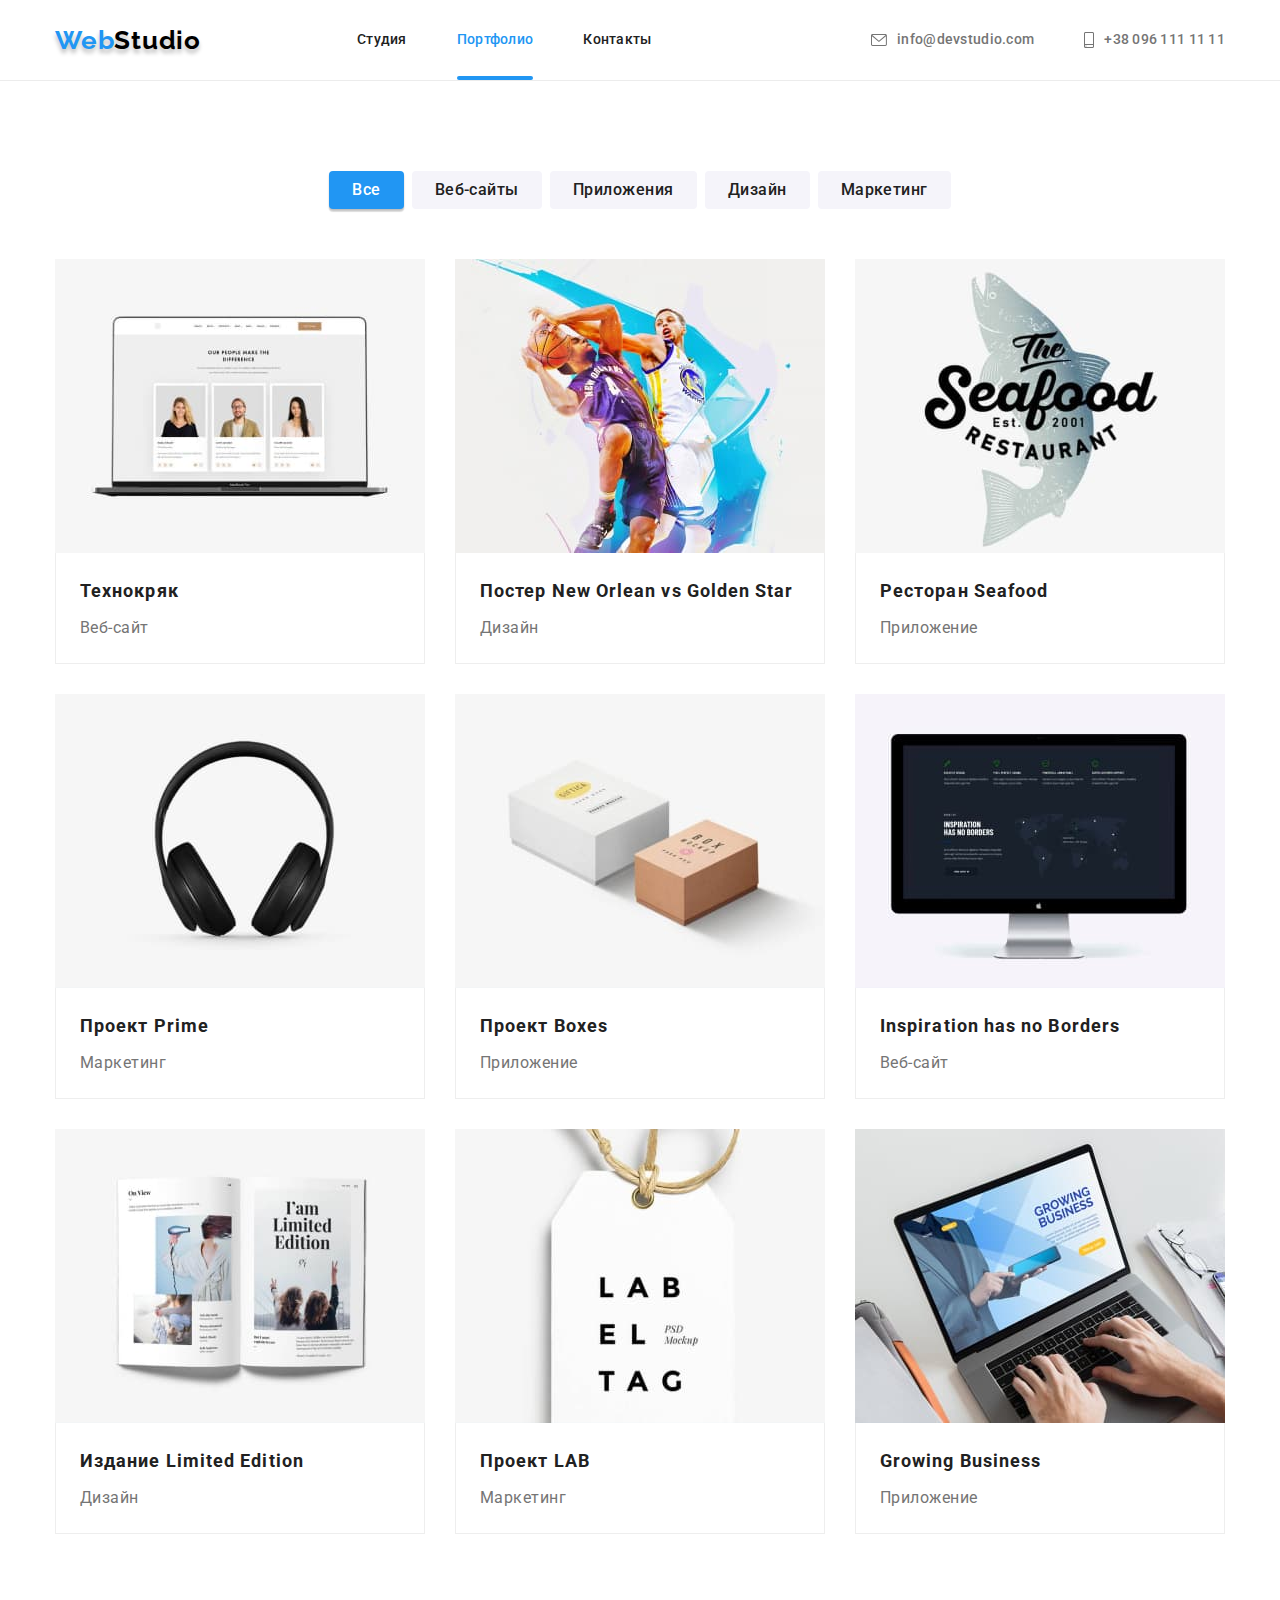
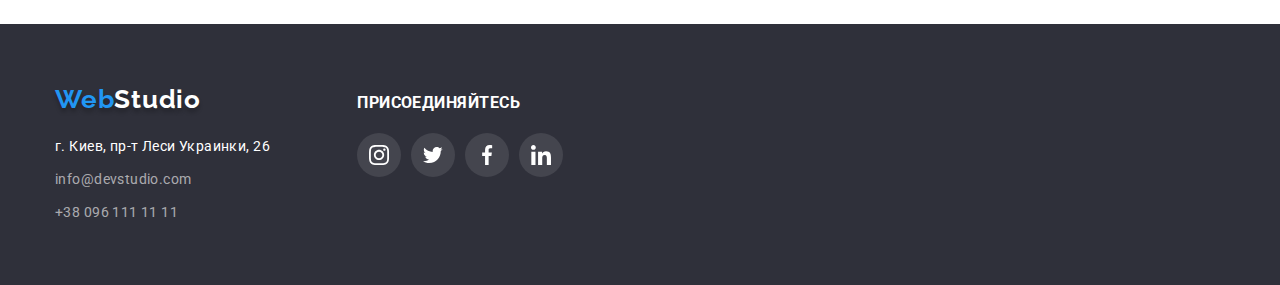
==== portfolio.html @ 3693da77 "copy folder" ====
<!DOCTYPE html>
<html lang="ru">
    <head>
        <meta charset="UTF-8" />
        <meta http-equiv="X-UA-Compatible" content="IE=edge" />
        <meta name="viewport" content="width=device-width, initial-scale=1.0" />
        <title>Portfolio</title>
        <link rel="preconnect" href="https://fonts.googleapis.com" />
        <link rel="preconnect" href="https://fonts.gstatic.com" crossorigin />
        <link
            href="https://fonts.googleapis.com/css2?family=Raleway:wght@700&family=Roboto:wght@400;500;700;900&display=swap"
            rel="stylesheet"
        />
        <link
            href="https://fonts.googleapis.com/css2?family=Raleway:wght@700&family=Roboto:wght@400;500;700;900&display=swap"
            rel="stylesheet"
        />
        <link
            rel="stylesheet"
            href="https://cdn.jsdelivr.net/npm/modern-normalize@1.1.0/modern-normalize.min.css"
        />
        <link rel="stylesheet" href="./css/styles.css" />
    </head>
    <body>
        <!--  Header content-->
        <header class="page-header">
            <div class="container pg-header-container">
                <nav class="navigation">
                    <a class="logo" href="./index.html"
                        >Web<span class="logo-studio">Studio</span></a
                    >
                    <ul class="menu">
                        <li class="menu-item">
                            <a class="menu-link" href="./index.html">Студия</a>
                        </li>
                        <li class="menu-item">
                            <a class="menu-link current" href="./portfolio.html"
                                >Портфолио</a
                            >
                        </li>
                        <li class="menu-item">
                            <a class="menu-link" href="">Контакты</a>
                        </li>
                    </ul>
                </nav>
                <ul class="contacts">
                    <li class="contacts-item">
                        <a
                            class="contacts-link"
                            href="mailto:info@devstudio.com"
                        >
                            <svg class="contacts-icon" width="16" height="12">
                                <use href="./images/sprite.svg#envelope"></use>
                            </svg>
                            info@devstudio.com</a
                        >
                    </li>
                    <li class="contacts-item">
                        <a class="contacts-link" href="tel:+380961111111">
                            <svg class="contacts-icon" width="10" height="16">
                                <use
                                    href="./images/sprite.svg#smartphone"
                                ></use>
                            </svg>
                            +38 096 111 11 11</a
                        >
                    </li>
                </ul>
            </div>
        </header>
        <!-- Main content-->
        <main>
            <!-- Portfolio content -->
            <section class="section-portfolio">
                <div class="container">
                    <h1 class="visually-hidden">Портфолио</h1>
                    <ul class="portfolio-menu">
                        <li class="portfolio-menu-list">
                            <button
                                class="portfolio-button active"
                                type="button"
                            >
                                Все
                            </button>
                        </li>
                        <li class="portfolio-menu-list">
                            <button class="portfolio-button" type="button">
                                Веб-сайты
                            </button>
                        </li>
                        <li class="portfolio-menu-list">
                            <button class="portfolio-button" type="button">
                                Приложения
                            </button>
                        </li>
                        <li class="portfolio-menu-list">
                            <button class="portfolio-button" type="button">
                                Дизайн
                            </button>
                        </li>
                        <li class="portfolio-menu-list">
                            <button class="portfolio-button" type="button">
                                Маркетинг
                            </button>
                        </li>
                    </ul>
                    <ul class="portfolio d-flex">
                        <li class="portfolio-list">
                            <a href="" class="portfolio-link">
                                <div class="portfolio-img-wrapper">
                                    <img
                                        src="./images/portfolio/portf1.jpg"
                                        alt="Технокряк"
                                        width="370"
                                        height="294"
                                    />
                                    <p class="overlay">
                                        Ресурс предлагает комплексные
                                        предложения с разным уровнем функционала
                                        и сервисов. Все это позволит посетителю
                                        получить исчерпывающие сведения о
                                        компании или частном лице.
                                    </p>
                                </div>
                                <div class="portfolio-card-wrapper">
                                    <h2 class="portfolio-title">Технокряк</h2>
                                    <p class="portfolio-text">Веб-сайт</p>
                                </div>
                            </a>
                        </li>
                        <li class="portfolio-list">
                            <a href="" class="portfolio-link">
                                <div class="portfolio-img-wrapper">
                                    <img
                                        src="./images/portfolio/portf2.jpg"
                                        alt="Постер New Orlean vs Golden Star"
                                        width="370"
                                        height="294"
                                    />
                                    <p class="overlay">
                                        Ресурс предлагает комплексные
                                        предложения с разным уровнем функционала
                                        и сервисов. Все это позволит посетителю
                                        получить исчерпывающие сведения о
                                        компании или частном лице.
                                    </p>
                                </div>
                                <div class="portfolio-card-wrapper">
                                    <h2 class="portfolio-title">
                                        Постер New Orlean vs Golden Star
                                    </h2>
                                    <p class="portfolio-text">Дизайн</p>
                                </div>
                            </a>
                        </li>
                        <li class="portfolio-list">
                            <a href="" class="portfolio-link">
                                <div class="portfolio-img-wrapper">
                                    <img
                                        src="./images/portfolio/portf3.jpg"
                                        alt="Ресторан Seafood"
                                        width="370"
                                        height="294"
                                    />
                                    <p class="overlay">
                                        Ресурс предлагает комплексные
                                        предложения с разным уровнем функционала
                                        и сервисов. Все это позволит посетителю
                                        получить исчерпывающие сведения о
                                        компании или частном лице.
                                    </p>
                                </div>
                                <div class="portfolio-card-wrapper">
                                    <h2 class="portfolio-title">
                                        Ресторан Seafood
                                    </h2>
                                    <p class="portfolio-text">Приложение</p>
                                </div>
                            </a>
                        </li>
                        <li class="portfolio-list">
                            <a href="" class="portfolio-link">
                                <div class="portfolio-img-wrapper">
                                    <img
                                        src="./images/portfolio/portf4.jpg"
                                        alt="Проект Prime"
                                        width="370"
                                        height="294"
                                    />
                                    <p class="overlay">
                                        Ресурс предлагает комплексные
                                        предложения с разным уровнем функционала
                                        и сервисов. Все это позволит посетителю
                                        получить исчерпывающие сведения о
                                        компании или частном лице.
                                    </p>
                                </div>
                                <div class="portfolio-card-wrapper">
                                    <h2 class="portfolio-title">
                                        Проект Prime
                                    </h2>
                                    <p class="portfolio-text">Маркетинг</p>
                                </div>
                            </a>
                        </li>
                        <li class="portfolio-list">
                            <a href="" class="portfolio-link">
                                <div class="portfolio-img-wrapper">
                                    <img
                                        src="./images/portfolio/portf5.jpg"
                                        alt="Проект Boxes"
                                        width="370"
                                        height="294"
                                    />
                                    <p class="overlay">
                                        Ресурс предлагает комплексные
                                        предложения с разным уровнем функционала
                                        и сервисов. Все это позволит посетителю
                                        получить исчерпывающие сведения о
                                        компании или частном лице.
                                    </p>
                                </div>
                                <div class="portfolio-card-wrapper">
                                    <h2 class="portfolio-title">
                                        Проект Boxes
                                    </h2>
                                    <p class="portfolio-text">Приложение</p>
                                </div>
                            </a>
                        </li>
                        <li class="portfolio-list">
                            <a href="" class="portfolio-link">
                                <div class="portfolio-img-wrapper">
                                    <img
                                        src="./images/portfolio/portf6.jpg"
                                        alt="Inspiration has no Borders"
                                        width="370"
                                        height="294"
                                    />
                                    <p class="overlay">
                                        Ресурс предлагает комплексные
                                        предложения с разным уровнем функционала
                                        и сервисов. Все это позволит посетителю
                                        получить исчерпывающие сведения о
                                        компании или частном лице.
                                    </p>
                                </div>
                                <div class="portfolio-card-wrapper">
                                    <h2 class="portfolio-title">
                                        Inspiration has no Borders
                                    </h2>
                                    <p class="portfolio-text">Веб-сайт</p>
                                </div>
                            </a>
                        </li>
                        <li class="portfolio-list">
                            <a href="" class="portfolio-link">
                                <div class="portfolio-img-wrapper">
                                    <img
                                        src="./images/portfolio/portf7.jpg"
                                        alt="Издание Limited Edition"
                                        width="370"
                                        height="294"
                                    />
                                    <p class="overlay">
                                        Ресурс предлагает комплексные
                                        предложения с разным уровнем функционала
                                        и сервисов. Все это позволит посетителю
                                        получить исчерпывающие сведения о
                                        компании или частном лице.
                                    </p>
                                </div>
                                <div class="portfolio-card-wrapper">
                                    <h2 class="portfolio-title">
                                        Издание Limited Edition
                                    </h2>
                                    <p class="portfolio-text">Дизайн</p>
                                </div>
                            </a>
                        </li>
                        <li class="portfolio-list">
                            <a href="" class="portfolio-link">
                                <div class="portfolio-img-wrapper">
                                    <img
                                        src="./images/portfolio/portf8.jpg"
                                        alt="Проект LAB"
                                        width="370"
                                        height="294"
                                    />
                                    <p class="overlay">
                                        Ресурс предлагает комплексные
                                        предложения с разным уровнем функционала
                                        и сервисов. Все это позволит посетителю
                                        получить исчерпывающие сведения о
                                        компании или частном лице.
                                    </p>
                                </div>
                                <div class="portfolio-card-wrapper">
                                    <h2 class="portfolio-title">Проект LAB</h2>
                                    <p class="portfolio-text">Маркетинг</p>
                                </div>
                            </a>
                        </li>
                        <li class="portfolio-list">
                            <a href="" class="portfolio-link">
                                <div class="portfolio-img-wrapper">
                                    <img
                                        src="./images/portfolio/portf9.jpg"
                                        alt="Growing Business"
                                        width="370"
                                        height="294"
                                    />
                                    <p class="overlay">
                                        Ресурс предлагает комплексные
                                        предложения с разным уровнем функционала
                                        и сервисов. Все это позволит посетителю
                                        получить исчерпывающие сведения о
                                        компании или частном лице.
                                    </p>
                                </div>
                                <div class="portfolio-card-wrapper">
                                    <h2 class="portfolio-title">
                                        Growing Business
                                    </h2>
                                    <p class="portfolio-text">Приложение</p>
                                </div>
                            </a>
                        </li>
                    </ul>
                </div>
            </section>
        </main>
        <!-- Footer content -->
        <footer class="footer">
            <div class="container footer-flex-container">
                <div class="footer-address-wrapper">
                    <a class="logo" href="./index.html"
                        >Web<span class="logo-studio-footer">Studio</span></a
                    >
                    <address>
                        <ul class="contact-list">
                            <li class="contact-item">
                                <a class="contact-address" href=""
                                    >г. Киев, пр-т Леси Украинки, 26</a
                                >
                            </li>
                            <li class="contact-item">
                                <a
                                    class="contact-link"
                                    href="mailto:info@devstudio.com"
                                    >info@devstudio.com</a
                                >
                            </li>
                            <li class="contact-item">
                                <a class="contact-link" href="tel:+380961111111"
                                    >+38 096 111 11 11</a
                                >
                            </li>
                        </ul>
                    </address>
                </div>
                <div class="footer-icon-wrapper">
                    <h3 class="social-title">присоединяйтесь</h3>
                    <ul class="social-list social-list-justify-content">
                        <li class="social-item color-icon-bg">
                            <a href="" class="social-link">
                                <svg class="social-icon" width="20" height="20">
                                    <use
                                        href="./images/sprite.svg#instagram"
                                    ></use>
                                </svg>
                            </a>
                        </li>
                        <li class="social-item color-icon-bg">
                            <a href="" class="social-link">
                                <svg class="social-icon" width="20" height="20">
                                    <use
                                        href="./images/sprite.svg#twitter"
                                    ></use>
                                </svg>
                            </a>
                        </li>
                        <li class="social-item color-icon-bg">
                            <a href="" class="social-link">
                                <svg class="social-icon" width="20" height="20">
                                    <use
                                        href="./images/sprite.svg#facebook"
                                    ></use>
                                </svg>
                            </a>
                        </li>
                        <li class="social-item color-icon-bg">
                            <a href="" class="social-link">
                                <svg class="social-icon" width="20" height="20">
                                    <use
                                        href="./images/sprite.svg#linkedin"
                                    ></use>
                                </svg>
                            </a>
                        </li>
                    </ul>
                </div>
            </div>
        </footer>
    </body>
</html>
---- css/styles.css ----
:root {
    --primary-font: 'Roboto', sans-serif;
    --secondary-font: 'Raleway', sans-serif;
    --primary-text-color: #212121;
    --secondary-text-color: #757575;
    --auxiliary-color: #ffffff;
    --accent-color: #2196f3;
    --primary-bg-color: #f5f4fa;
    --secondary-bg-color: #2f303a;
    --card-shadow: 0px 1px 3px rgba(0, 0, 0, 0.12),
        0px 1px 1px rgba(0, 0, 0, 0.14), 0px 2px 1px rgba(0, 0, 0, 0.2);
    --social-icon-color: #afb1b8;
}

.visually-hidden {
    position: absolute;
    width: 1px;
    height: 1px;
    padding: 0;
    margin: -1px;
    overflow: hidden;
    clip: rect(0, 0, 0, 0);
    white-space: nowrap;
    border: 0;
}

body {
    font-family: var(--primary-font);
    font-size: 14px;
}

h1,
h2,
h3,
h4,
p {
    margin-top: 0;
    margin-bottom: 0;
}

ul,
ol {
    margin-bottom: 0;
    margin-top: 0;
    padding-left: 0;
    list-style: none;
}

img,
svg {
    display: block;
    max-width: 100%;
    height: auto;
}

a {
    text-decoration: none;
}

button {
    cursor: pointer;
    font-size: 16px;
    border: 1px solid transparent;
}

address {
    font-style: normal;
}

.container {
    width: 1200px;
    margin-left: auto;
    margin-right: auto;
    padding-left: 15px;
    padding-right: 15px;
}

.d-flex {
    display: flex;
    flex-wrap: wrap;
    gap: 30px;
}

/* <!--  Header content--> */
.page-header {
    border-bottom: 1px solid #ececec;
}

.pg-header-container {
    display: flex;
    align-items: center;
}

.navigation {
    display: flex;
    align-items: center;
}

.logo {
    margin-right: 156px;
    font-family: var(--secondary-font);
    font-weight: 700;
    font-size: 26px;
    line-height: 1.19;
    letter-spacing: 0.03em;
    color: var(--accent-color);
    text-shadow: 0px 4px 4px rgba(0, 0, 0, 0.25);
}

.logo-studio {
    color: #000000;
}

.menu {
    display: flex;
    align-items: center;
}

.menu-item + .menu-item,
.contacts-item + .contacts-item {
    margin-left: 50px;
}

.menu-link {
    position: relative;

    display: block;
    padding-top: 32px;
    padding-bottom: 32px;
    font-weight: 500;
    line-height: 1.14;
    letter-spacing: 0.02em;
    color: var(--primary-text-color);
    transition: color 250ms cubic-bezier(0.4, 0, 0.2, 1);
}

.menu-link:hover,
.menu-link:focus {
    color: var(--accent-color);
}

.contacts {
    display: flex;
    align-items: center;
    margin-left: auto;
}

.contacts-link {
    display: flex;
    justify-content: center;
    align-items: center;
    padding: 32px 0;
    font-weight: 500;
    line-height: 1.14;
    letter-spacing: 0.02em;
    color: var(--secondary-text-color);
    transition: color 250ms cubic-bezier(0.4, 0, 0.2, 1);
}

.contacts-link:focus,
.contacts-link:hover {
    color: var(--accent-color);
}

.contacts-icon {
    margin-right: 10px;
    fill: currentColor;
}

.current {
    color: var(--accent-color);
}

.current::after {
    content: '';
    position: absolute;
    bottom: 0;
    left: 0;
    width: 100%;
    height: 4px;
    background: var(--accent-color);
    border-radius: 2px;
}

/* <!--  /Header content--> */

/* <!-- Main content--> */

/* <!-- Hero content --> */
.hero {
    /* padding-bottom: 200px; */
    padding-top: 200px;
    height: 600px;
    margin: 0 auto;
    text-align: center;
    background-color: #c4c4c4;
    background-image: linear-gradient(
            rgba(47, 48, 58, 0.4),
            rgba(47, 48, 58, 0.4)
        ),
        url(../images/hero.jpg);
    background-repeat: no-repeat;
    background-size: cover;
}

.hero-title {
    margin-bottom: 30px;
    font-weight: 900;
    font-size: 44px;
    line-height: 1.36;
    letter-spacing: 0.06em;
    text-transform: uppercase;
    color: var(--auxiliary-color);
}

.hero-button {
    border-radius: 4px;
    background: var(--accent-color);
    box-shadow: 0px 4px 4px rgba(0, 0, 0, 0.15);
    padding: 9px 30px;
    min-width: 200px;
    font-weight: 700;
    line-height: 1.88;
    letter-spacing: 0.06em;
    color: var(--auxiliary-color);
    transition: background 250ms cubic-bezier(0.4, 0, 0.2, 1),
        box-shadow 250ms cubic-bezier(0.4, 0, 0.2, 1);
}

.hero-button:hover,
.hero-button:focus {
    background: #188ce8;
    box-shadow: 0px 4px 4px rgba(0, 0, 0, 0.15);
}
/* <!-- /Hero content --> */

/* <!-- Feature content  --> */
.section {
    padding-top: 94px;
    padding-bottom: 94px;
}

.feature-section {
    padding-top: 94px;
}

.feature-item {
    flex-basis: calc((100% - 90px) / 4);
}

.feature-bg {
    height: 120px;
    display: flex;
    justify-content: center;
    align-items: center;
    background-color: var(--primary-bg-color);
    border-radius: 4px;
    margin-bottom: 30px;
}

.feature-icon {
    height: 70px;
    width: 70px;
}

.feauture-title {
    margin-bottom: 10px;
    font-size: 14px;
    font-weight: 700;
    line-height: 1.14;
    letter-spacing: 0.03em;
    text-transform: uppercase;
    color: var(--primary-text-color);
}

.feature-text {
    line-height: 1.71;
    letter-spacing: 0.03em;
    color: var(--secondary-text-color);
}
/* <!-- Feature content  --> */

/* <!-- Work content  --> */
.title {
    margin-bottom: 50px;
    font-weight: 700;
    font-size: 36px;
    line-height: 1.16;
    text-align: center;
    letter-spacing: 0.03em;
    color: var(--primary-text-color);
}

.work-item,
.portfolio-list {
    flex-basis: calc((100% - 60px) / 3);
}

.work-item {
}

.work-wrapper {
    position: relative;
}

.work-list-overlay {
    position: absolute;
    bottom: 0;
    left: 0;

    display: flex;
    justify-content: center;
    align-items: center;
    width: 370px;
    height: 70px;

    font-weight: 700;
    line-height: 1.14;
    font-weight: 700;
    text-transform: uppercase;
    color: var(--auxiliary-color);
    background: rgba(47, 48, 58, 0.8);
}

.portfolio-list {
    transition: box-shadow 250ms cubic-bezier(0.4, 0, 0.2, 1);
}

.portfolio-list:hover {
    /* border: 1px solid #eeeeee; */
    box-shadow: 0px 1px 1px rgba(0, 0, 0, 0.12), 0px 4px 4px rgba(0, 0, 0, 0.06),
        1px 4px 6px rgba(0, 0, 0, 0.16);
}
/* <!-- /Work content  --> */

/* <!-- Team content --> */
.team-section {
    padding-top: 94px;
    padding-bottom: 94px;
    background: var(--primary-bg-color);
}

.card-item {
    background: var(--auxiliary-color);
    flex-basis: calc((100% - 90px) / 4);
    box-shadow: var(--card-shadow);
    border-radius: 0px 0px 4px 4px;
}

.team-card-wrapper {
    padding-top: 30px;
    padding-bottom: 30px;
}

.card-title {
    margin-bottom: 10px;
    font-weight: 500;
    font-size: 16px;
    line-height: 1.18;
    text-align: center;
    letter-spacing: 0.03em;
    color: var(--primary-text-color);
}

.card-post {
    margin-bottom: 16px;
    font-size: 16px;
    line-height: 1.18;
    text-align: center;
    letter-spacing: 0.03em;
    color: var(--secondary-text-color);
}

.social-list {
    display: flex;
    justify-content: center;
    gap: 10px;
}

.social-item {
}

.social-link {
    display: flex;
    justify-content: center;
    align-items: center;
    width: 44px;
    height: 44px;
    border-radius: 50%;
    background-color: transparent;
    transition: background-color 250ms cubic-bezier(0.4, 0, 0.2, 1);
}

.social-link:hover,
.social-link:focus {
    background-color: var(--accent-color);
}
.social-icon {
    fill: var(--auxiliary-color);
}

.social-link .social-icon {
    transition: fill 250ms cubic-bezier(0.4, 0, 0.2, 1);
}

.social-link:hover .social-icon,
.social-link:focus .social-icon {
    fill: var(--auxiliary-color);
}

.social-list-justify-content {
    justify-content: flex-start;
}

.color-icon {
    fill: var(--social-icon-color);
}

.color-icon-bg {
    background: rgba(255, 255, 255, 0.1);
    border-radius: 50%;
}

/* <!-- /Team content --> */

/* <!-- Client content --> */

.client-list {
    display: flex;
    justify-content: center;
    gap: 30px;
}

.client-item {
}

.client-link {
    display: flex;
    justify-content: center;
    align-items: center;
    width: 170px;
    height: 92px;
    border: 1px solid var(--social-icon-color);
    border-radius: 4px;
    background-color: var(--auxiliary-color);
    transition: border 250ms cubic-bezier(0.4, 0, 0.2, 1);
}

.client-link:hover,
.client-link:focus {
    border: 1px solid var(--accent-color);
}

.client-icon {
    fill: var(--social-icon-color);
    transition: fill 250ms cubic-bezier(0.4, 0, 0.2, 1);
}

.client-link:hover .client-icon,
.client-link:focus .client-icon {
    fill: var(--accent-color);
}

/* <!-- /Client content --> */

/* <!-- Footer content --> */
.footer {
    padding-bottom: 60px;
    padding-top: 60px;
    background: #2f303a;
}

.footer-flex-container {
    display: flex;
}

.logo-studio-footer {
    color: var(--auxiliary-color);
}

.contact-list {
    margin-top: 20px;
}

.contact-item + .contact-item {
    margin-top: 9px;
}

.contact-address {
    line-height: 1.71;
    letter-spacing: 0.03em;
    color: var(--auxiliary-color);
}

.contact-link {
    font-weight: 400;
    line-height: 1.71;
    letter-spacing: 0.03em;
    color: rgba(255, 255, 255, 0.6);
}

.footer-icon-wrapper {
    padding-top: 10px;
}

.social-title {
    margin-bottom: 20px;
    font-weight: 700;
    line-height: 1.14;
    letter-spacing: 0.03em;
    text-transform: uppercase;
    color: var(--auxiliary-color);
}

/* <!-- /Footer content --> */

/* <!-- Portfolio content --> */
.section-portfolio {
    padding: 90px 0;
}

.portfolio-menu {
    display: flex;
    justify-content: center;
}

.portfolio-menu-list + .portfolio-menu-list {
    margin-left: 8px;
}

.portfolio-button {
    background: var(--primary-bg-color);
    font-weight: 500;
    line-height: 1.62;
    letter-spacing: 0.03em;
    color: var(--primary-text-color);
    border-radius: 4px;
    padding: 0 22px;
    height: 38px;
    transition: color 250ms cubic-bezier(0.4, 0, 0.2, 1),
        background 250ms cubic-bezier(0.4, 0, 0.2, 1),
        box-shadow 250ms cubic-bezier(0.4, 0, 0.2, 1);
}

.portfolio-button:hover,
.portfolio-button:focus,
.active {
    background: var(--accent-color);
    box-shadow: 0px 3px 1px rgba(0, 0, 0, 0.1), 0px 1px 2px rgba(0, 0, 0, 0.08),
        0px 2px 2px rgba(0, 0, 0, 0.12);
    color: var(--auxiliary-color);
}

.portfolio {
    padding-top: 50px;
}

.portfolio-link .overlay {
    transition: transform 250ms cubic-bezier(0.4, 0, 0.2, 1);
}

.portfolio-link:hover .overlay,
.portfolio-link:focus .overlay {
    transform: translate(0, 0);
}

.portfolio-img-wrapper {
    position: relative;
    overflow: hidden;
}

.overlay {
    position: absolute;
    left: 0;
    top: 0;
    padding: 63px 24px;
    width: 100%;
    height: 100%;
    overflow: auto;
    transform: translate(0, 100%);
    transition: transform 250ms cubic-bezier(0.4, 0, 0.2, 1);
    font-size: 18px;
    line-height: 1.55;
    letter-spacing: 0.03em;
    color: var(--auxiliary-color);
    background-color: var(--accent-color);
}

.portfolio-card-wrapper {
    padding: 20px 24px;
    border-style: none solid solid;
    border-color: #eeeeee;
    border-width: 1px;
}

.portfolio-title {
    margin-bottom: 4px;
    font-weight: 700;
    font-size: 18px;
    line-height: 2;
    letter-spacing: 0.06em;
    color: var(--primary-text-color);
}

.portfolio-text {
    font-weight: 400;
    font-size: 16px;
    line-height: 1.88;
    letter-spacing: 0.03em;
    color: var(--secondary-text-color);
}
/* <!-- /Portfolio content --> */

/* <!-- Modal content --> */

.backdrop {
    position: fixed;
    z-index: 99;
    left: 0;
    top: 0;
    width: 100%;
    height: 100%;
    background-color: rgba(0, 0, 0, 0.2);

    transition: opacity 250ms cubic-bezier(0.4, 0, 0.2, 1),
        visibility 250ms cubic-bezier(0.4, 0, 0.2, 1);
}

.modal {
    position: absolute;
    top: 50%;
    left: 50%;
    transform: translate(-50%, -50%);
    width: 528px;
    height: 581px;
    background-color: rgb(255, 255, 255);
}

.modal-close-btn {
    position: absolute;
    top: 8px;
    right: 8px;
    display: flex;
    justify-content: center;
    align-items: center;
    width: 30px;
    height: 30px;
    background-color: transparent;
    border: 1px solid rgba(0, 0, 0, 0.1);
    border-radius: 50%;
    padding: 0;
}

.backdrop.is-hidden {
    opacity: 0;
    visibility: hidden;
    pointer-events: none;
}

.modal-close-btn:hover,
.modal-close-btn:focus {
    border-color: var(--secondary-text-color);
}

/* <!-- /Modal content --> */
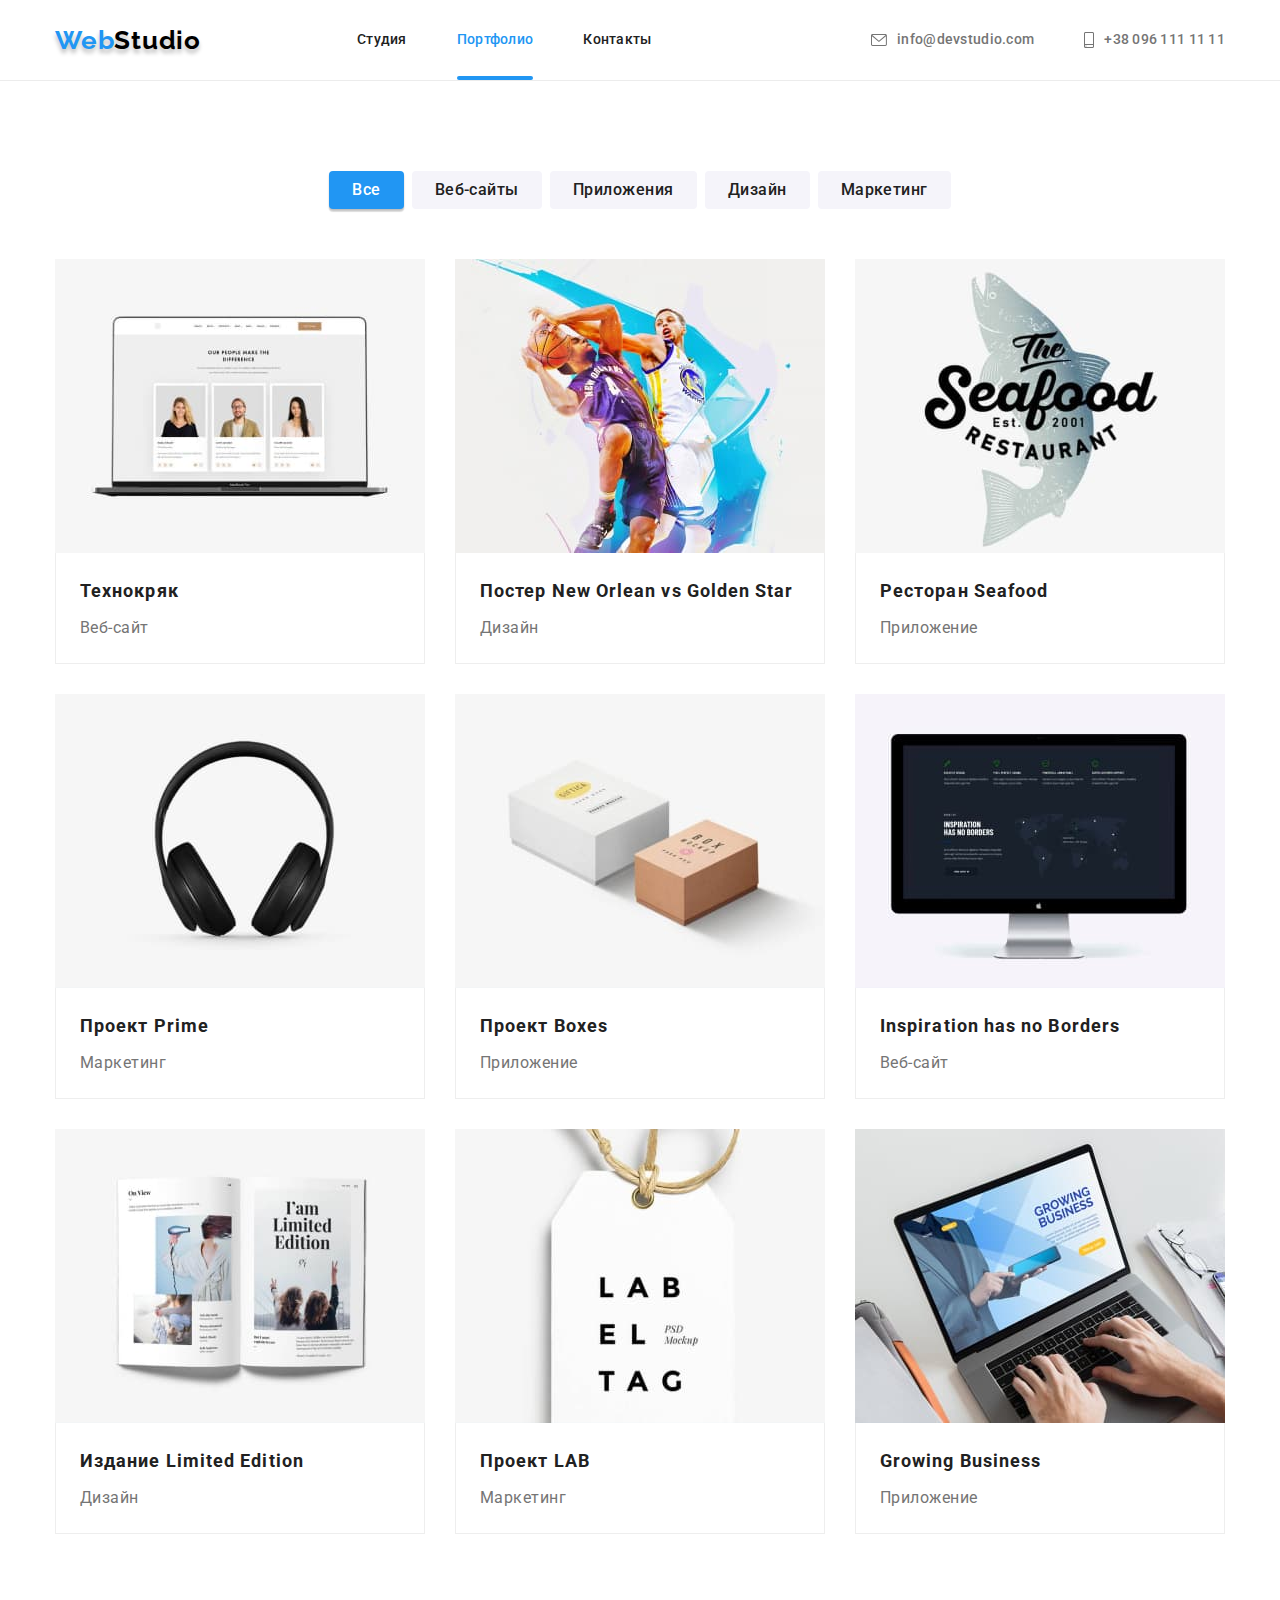
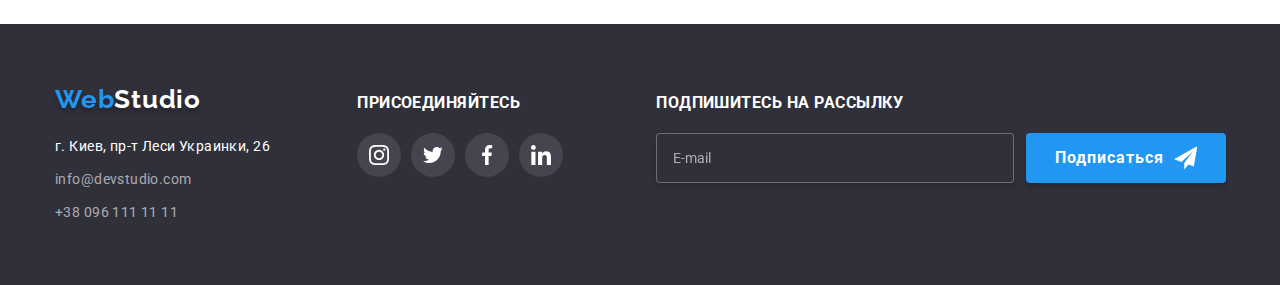
==== commit 640adb2b: "update modal and send" ====
--- a/portfolio.html
+++ b/portfolio.html
@@ -400,6 +400,32 @@
                         </li>
                     </ul>
                 </div>
+                <div class="footer-mailling">
+                    <h3 class="social-title">Подпишитесь на рассылку</h3>
+                    <form
+                        name="footer-form"
+                        class="footer-form"
+                        autocomplete="on"
+                    >
+                        <input
+                            type="email"
+                            name="user_mail_footer"
+                            placeholder="E-mail"
+                            class="footer-form-email"
+                            required
+                        />
+                        <button type="submit" class="footer-form-btn">
+                            Подписаться
+                            <svg
+                                class="btn-footer-icon"
+                                width="24px"
+                                height="24px"
+                            >
+                                <use href="./images/modal.svg#icon-send"></use>
+                            </svg>
+                        </button>
+                    </form>
+                </div>
             </div>
         </footer>
     </body>
--- a/css/styles.css
+++ b/css/styles.css
@@ -474,6 +474,10 @@
     display: flex;
 }
 
+.footer-address-wrapper {
+    /* margin-right: 70px; */
+}
+
 .logo-studio-footer {
     color: var(--auxiliary-color);
 }
@@ -501,6 +505,7 @@
 
 .footer-icon-wrapper {
     padding-top: 10px;
+    margin-right: 93px;
 }
 
 .social-title {
@@ -510,6 +515,59 @@
     letter-spacing: 0.03em;
     text-transform: uppercase;
     color: var(--auxiliary-color);
+}
+
+.footer-mailling {
+    padding-top: 10px;
+}
+
+.footer-form {
+    display: flex;
+}
+
+.footer-form-email {
+    padding: 15px 16px;
+    margin-right: 12px;
+    width: 358px;
+    height: 50px;
+    border: 1px solid rgba(255, 255, 255, 0.3);
+    filter: drop-shadow(0px 4px 4px rgba(0, 0, 0, 0.15));
+    border-radius: 4px;
+    background-color: #2f303a;
+    outline: none;
+    color: var(--auxiliary-color);
+}
+
+.footer-form-email::placeholder {
+    color: rgba(255, 255, 255, 0.6);
+}
+
+.footer-form-btn {
+    display: flex;
+    justify-content: center;
+    align-items: center;
+    border-radius: 4px;
+    background: var(--accent-color);
+    box-shadow: 0px 4px 4px rgba(0, 0, 0, 0.15);
+    padding: 9px 28px;
+    width: 200px;
+    font-weight: 700;
+    line-height: 1.88;
+    letter-spacing: 0.06em;
+    color: var(--auxiliary-color);
+    transition: background 250ms cubic-bezier(0.4, 0, 0.2, 1),
+        box-shadow 250ms cubic-bezier(0.4, 0, 0.2, 1);
+}
+
+.footer-form-btn:hover,
+.footer-form-btn:focus {
+    background: #188ce8;
+    box-shadow: 0px 4px 4px rgb(0 0 0 / 15%);
+}
+
+.btn-footer-icon {
+    margin-left: 10px;
+    fill: var(--auxiliary-color);
 }
 
 /* <!-- /Footer content --> */
@@ -631,6 +689,7 @@
     top: 50%;
     left: 50%;
     transform: translate(-50%, -50%);
+    padding: 40px;
     width: 528px;
     height: 581px;
     background-color: rgb(255, 255, 255);
@@ -657,9 +716,151 @@
     pointer-events: none;
 }
 
-.modal-close-btn:hover,
-.modal-close-btn:focus {
-    border-color: var(--secondary-text-color);
+.modal-close-btn:hover .modal-close-btn-icon,
+.modal-close-btn:focus .modal-close-btn-icon {
+    fill: var(--accent-color);
 }
 
 /* <!-- /Modal content --> */
+
+/* <!-- Modal Form content --> */
+
+.modal-form {
+    display: flex;
+    flex-direction: column;
+}
+
+.modal-form-paragraph {
+    margin-bottom: 12px;
+    font-weight: 700;
+    font-size: 20px;
+    line-height: 1.15;
+    text-align: center;
+    letter-spacing: 0.03em;
+    color: var(--primary-text-color);
+}
+
+.modal-form-field {
+    margin-bottom: 10px;
+}
+
+.modal-form-input-name {
+    display: block;
+    font-size: 12px;
+    line-height: 1.2;
+    letter-spacing: 0.01em;
+    margin-bottom: 4px;
+    color: var(--secondary-text-color);
+}
+
+.modal-form-input-wrapper {
+    position: relative;
+}
+
+.modal-form-input {
+    width: 100%;
+    height: 40px;
+    padding-left: 40px;
+    border: 1px solid rgba(33, 33, 33, 0.2);
+    border-radius: 4px;
+}
+
+.modal-form-input:focus {
+    outline: none;
+    border-color: var(--accent-color);
+}
+
+.modal-form-input:focus + .modal-form-input-icon {
+    fill: var(--accent-color);
+}
+
+.modal-form-input-icon {
+    position: absolute;
+    display: inline-block;
+    top: 50%;
+    left: 12px;
+    transform: translateY(-50%);
+}
+
+.modal-form-message {
+    resize: none;
+    width: 100%;
+    height: 120px;
+    padding: 12px 16px;
+    border: 1px solid rgba(33, 33, 33, 0.2);
+    border-radius: 4px;
+}
+
+.modal-form-message::placeholder {
+    font-size: 12px;
+    line-height: 1.2;
+    letter-spacing: 0.01em;
+
+    color: rgba(117, 117, 117, 0.5);
+}
+
+.modal-form-message:focus {
+    outline: none;
+    border-color: var(--accent-color);
+}
+
+.modal-form-check:checked + .modal-form-check-name::before {
+    background-color: var(--accent-color);
+    border: 0;
+}
+
+.modal-form-check:focus + .modal-form-check-name::before {
+}
+
+.modal-form-check-name {
+    display: flex;
+    align-items: center;
+    margin-bottom: 30px;
+    line-height: 1.7;
+    letter-spacing: 0.03em;
+    color: var(--secondary-text-color);
+}
+
+.modal-form-check-name::before {
+    content: '';
+    display: inline-block;
+    cursor: pointer;
+    width: 16px;
+    height: 15px;
+    margin-right: 8px;
+    background-image: url(../images/check.svg);
+    background-repeat: no-repeat;
+    background-position: 50% 50%;
+    border: 2px solid var(--primary-text-color);
+    border-radius: 2px;
+    transition: box-shadow 250ms cubic-bezier(0.4, 0, 0.2, 1),
+        background-color 250ms cubic-bezier(0.4, 0, 0.2, 1);
+}
+
+.modal-form-link {
+    text-decoration: underline;
+    color: var(--accent-color);
+}
+
+.modal-form-btn {
+    align-self: center;
+    border-radius: 4px;
+    background: var(--accent-color);
+    box-shadow: 0px 4px 4px rgba(0, 0, 0, 0.15);
+    padding: 9px 30px;
+    min-width: 200px;
+    font-weight: 700;
+    line-height: 1.88;
+    letter-spacing: 0.06em;
+    color: var(--auxiliary-color);
+    transition: background 250ms cubic-bezier(0.4, 0, 0.2, 1),
+        box-shadow 250ms cubic-bezier(0.4, 0, 0.2, 1);
+}
+
+.modal-form-btn:hover,
+.modal-form-btn:focus {
+    background: #188ce8;
+    box-shadow: 0px 4px 4px rgb(0 0 0 / 15%);
+}
+
+/* <!-- /Modal Form content --> */
